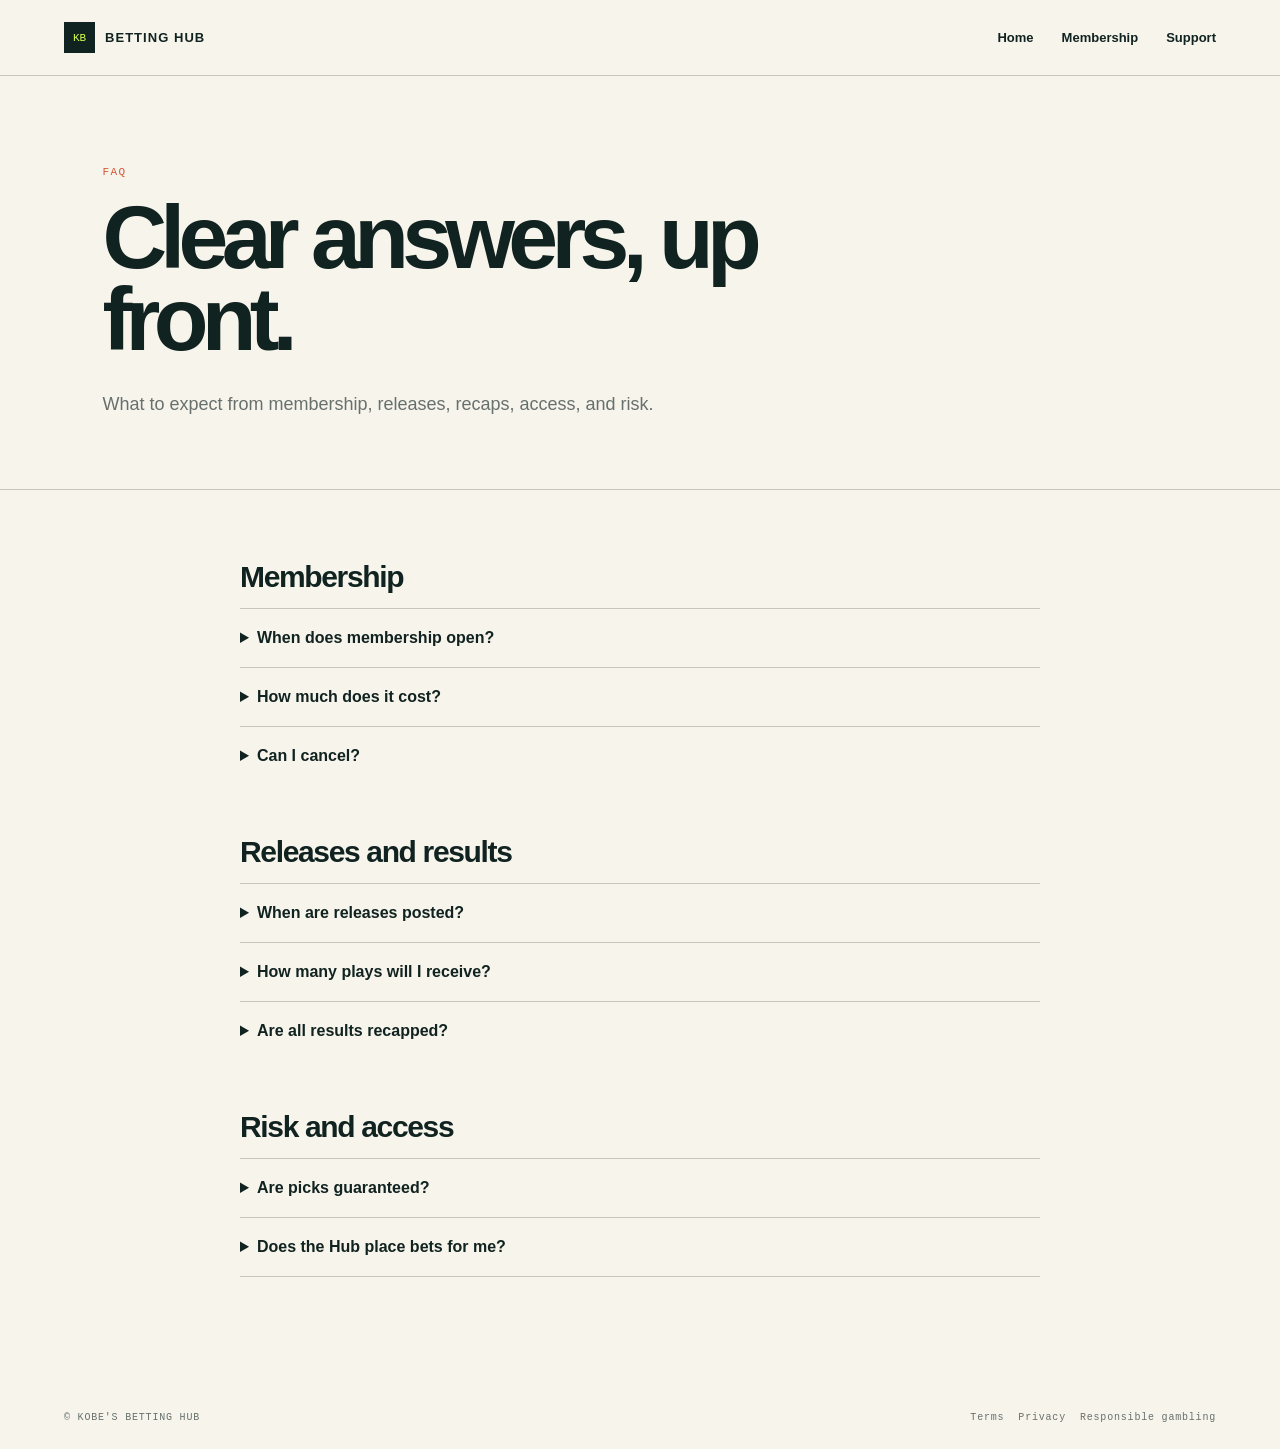
==== faq.html @ fc639cb4 "Launch Kobe betting hub website" ====
<!doctype html><html lang="en"><head><meta charset="UTF-8"><meta name="viewport" content="width=device-width,initial-scale=1"><meta name="description" content="Membership, releases, results, access, and responsible gambling FAQs."><title>FAQ | Kobe's Betting Hub</title><link rel="stylesheet" href="styles.css"></head><body><header class="site-header"><a class="brand" href="index.html"><span class="brand-mark">KB</span> BETTING HUB</a><nav><a href="index.html">Home</a><a href="membership.html">Membership</a><a href="support.html">Support</a></nav></header><main><section class="page-hero"><p class="eyebrow">FAQ</p><h1>Clear answers, up front.</h1><p>What to expect from membership, releases, recaps, access, and risk.</p></section><article class="content faq-list"><h2>Membership</h2><details><summary>When does membership open?</summary><p>A launch date has not been announced. Full pricing and terms will be shown before checkout opens.</p></details><details><summary>How much does it cost?</summary><p>Pricing and renewal frequency are still being finalized.</p></details><details><summary>Can I cancel?</summary><p>The cancellation method, effective date, and refund policy will be stated before payment.</p></details><h2>Releases and results</h2><details><summary>When are releases posted?</summary><p>Timing varies by slate and market. Each post will include its timing and bet details.</p></details><details><summary>How many plays will I receive?</summary><p>There is no guaranteed daily number. The goal is qualified releases, not filling a quota.</p></details><details><summary>Are all results recapped?</summary><p>The standard is to include every official posted play, including wins, losses, and pushes.</p></details><h2>Risk and access</h2><details><summary>Are picks guaranteed?</summary><p>No. No pick or system guarantees profit. Sports betting involves real financial risk.</p></details><details><summary>Does the Hub place bets for me?</summary><p>No. It provides information and community access and never needs your sportsbook password.</p></details></article></main><footer><span>© KOBE'S BETTING HUB</span><span class="footer-nav"><a href="terms.html">Terms</a><a href="privacy.html">Privacy</a><a href="responsible-gambling.html">Responsible gambling</a></span></footer></body></html>
---- styles.css ----
:root { --ink:#112320; --paper:#f7f4ec; --lime:#d9ff48; --rust:#d55432; --line:#c8c5bb; --muted:#67706c; }
* { box-sizing:border-box; }
html { scroll-behavior:smooth; }
body { margin:0; color:var(--ink); background:var(--paper); font-family:Manrope,Arial,sans-serif; }
.site-header { height:76px; padding:0 clamp(20px,5vw,78px); display:flex; align-items:center; justify-content:space-between; border-bottom:1px solid var(--line); }
.brand { color:var(--ink); text-decoration:none; font-size:13px; font-weight:800; letter-spacing:.08em; display:flex; align-items:center; gap:10px; }
.brand-mark { display:grid; place-items:center; width:31px; height:31px; background:var(--ink); color:var(--lime); font:500 11px 'DM Mono',monospace; letter-spacing:0; }
nav { display:flex; gap:28px; } nav a,.text-link { color:var(--ink); font-size:13px; font-weight:700; text-decoration:none; } nav a:hover,.text-link:hover { color:var(--rust); }
.button { background:var(--ink); color:var(--paper); text-decoration:none; border:0; cursor:pointer; padding:15px 20px; display:inline-flex; gap:28px; align-items:center; font:800 12px Manrope,sans-serif; letter-spacing:.04em; text-transform:uppercase; }.button:hover{background:var(--rust)}.button-small{padding:11px 15px;font-size:10px}
.hero { min-height:610px; padding:clamp(60px,10vw,145px) clamp(20px,8vw,130px) 70px; display:grid; grid-template-columns:1.1fr .9fr; gap:70px; align-items:center; }.eyebrow{font:500 11px 'DM Mono',monospace;letter-spacing:.13em;color:var(--rust);margin:0 0 18px}.hero h1,.section h2,.join-panel h2{font-size:clamp(48px,7.2vw,102px);letter-spacing:-.075em;line-height:.9;margin:0;max-width:720px}.hero h1 em{font-family:Georgia,serif;font-weight:400}.hero-text{font-size:18px;line-height:1.65;max-width:490px;margin:32px 0}.hero-actions{display:flex;align-items:center;gap:25px}.microcopy{color:var(--muted);font-size:11px;margin-top:25px}
.hero-card{background:var(--ink);color:var(--paper);box-shadow:12px 12px 0 var(--lime);max-width:430px;justify-self:end}.card-bar{padding:16px 18px;border-bottom:1px solid #47605b;color:#c1d2cb;font:500 10px 'DM Mono',monospace;letter-spacing:.1em}.status-dot{display:inline-block;width:8px;height:8px;border-radius:50%;background:var(--lime);margin-right:8px}.time{float:right;color:#99aaa4}.sample-pick{padding:33px 30px 25px}.pick-label{font:500 10px 'DM Mono',monospace;letter-spacing:.1em;color:var(--lime)}.pick-title{font-size:26px;font-weight:800;margin:15px 0}.pick-meta{display:flex;justify-content:space-between;padding:12px 0;border-top:1px solid #47605b;border-bottom:1px solid #47605b;font:500 12px 'DM Mono',monospace}.pick-note{font-size:13px;line-height:1.7;color:#c1d2cb;margin:22px 0 0}.card-footer{margin:0;padding:15px 18px;background:#1e3632;color:#c1d2cb;font-size:11px}
.proof-band{background:var(--lime);display:grid;grid-template-columns:repeat(3,1fr);padding:23px clamp(20px,8vw,130px);gap:20px}.proof-band div{display:flex;gap:12px;align-items:baseline}.proof-band strong{font:800 15px 'DM Mono',monospace}.proof-band span{font-size:12px}
.section{padding:115px clamp(20px,8vw,130px);border-bottom:1px solid var(--line)}.section h2{font-size:clamp(35px,5vw,65px);max-width:700px}.steps{display:grid;grid-template-columns:repeat(3,1fr);gap:25px;margin-top:70px}.steps article{border-top:2px solid var(--ink);padding:17px 0}.steps span{font:500 12px 'DM Mono',monospace;color:var(--rust)}h3{font-size:20px;letter-spacing:-.04em;margin:23px 0 8px}.steps p,.feature-list p,.join-panel p,.faq p{font-size:14px;line-height:1.7;color:var(--muted);margin:0}.split{display:grid;grid-template-columns:1fr 1fr;gap:80px}.feature-list{list-style:none;padding:0;margin:0}.feature-list li{display:flex;gap:20px;padding:0 0 28px;margin-bottom:28px;border-bottom:1px solid var(--line)}.feature-list span{font:500 19px 'DM Mono',monospace;color:var(--rust)}.feature-list h3{margin:0 0 8px}
.join-panel{margin:70px clamp(20px,8vw,130px);padding:60px;display:grid;grid-template-columns:1fr 1fr;gap:60px;background:var(--rust);color:var(--paper)}.join-panel .eyebrow{color:var(--lime)}.join-panel h2{font-size:clamp(42px,5vw,65px)}.join-panel p{color:#ffe5da;max-width:460px;margin-top:20px}.interest-form{align-self:center}.interest-form label{display:block;font-size:13px;font-weight:700;margin-bottom:10px}.interest-form div{display:flex}.interest-form input{min-width:0;flex:1;padding:15px;border:0;font:14px Manrope,sans-serif}.interest-form button{border:0;background:var(--lime);color:var(--ink);padding:0 16px;font:800 11px Manrope,sans-serif;text-transform:uppercase;cursor:pointer}.interest-form #form-message{color:var(--lime);font-size:12px;margin-top:12px;min-height:18px}
.faq{padding-top:45px}.faq h2{margin-bottom:42px}.faq details{max-width:760px;border-top:1px solid var(--line);padding:20px 0}.faq details:last-child{border-bottom:1px solid var(--line)}summary{cursor:pointer;font-size:16px;font-weight:800}.faq details p{margin-top:15px}footer{display:flex;justify-content:space-between;padding:25px clamp(20px,5vw,78px);font:500 10px 'DM Mono',monospace;letter-spacing:.08em;color:var(--muted)}
.footer-nav{display:flex;gap:14px;flex-wrap:wrap}.footer-nav a{color:var(--muted)}
.membership-hero{padding:90px clamp(20px,8vw,130px) 70px;display:grid;grid-template-columns:1fr .55fr;gap:70px;align-items:end}.membership-hero h1{font-size:clamp(50px,7vw,94px);letter-spacing:-.075em;line-height:.9;margin:0}.membership-hero>div>p:last-child{color:var(--muted);line-height:1.7;max-width:580px;margin:30px 0 0}.launch-status{background:var(--ink);color:var(--paper);padding:28px;box-shadow:10px 10px 0 var(--lime);font:500 11px 'DM Mono',monospace}.launch-status p{color:#c1d2cb;line-height:1.6;margin:14px 0 0}.membership-layout{padding:70px clamp(20px,8vw,130px);background:#eeebe1;display:grid;grid-template-columns:1fr 1fr;gap:35px}.membership-plan,.checkout-preview{background:var(--paper);border:1px solid var(--ink);padding:42px}.plan-badge{font:500 10px 'DM Mono',monospace;letter-spacing:.1em;color:var(--rust)}.membership-plan h2,.checkout-preview h2{font-size:34px;letter-spacing:-.05em;margin:14px 0 25px}.membership-price{display:flex;flex-direction:column;gap:5px;padding-bottom:22px;border-bottom:1px solid var(--line)}.membership-price strong{font-size:25px}.membership-price span{font-size:11px;color:var(--muted)}.membership-plan ul{list-style:none;padding:12px 0 0;margin:0;display:grid;gap:15px;font-size:13px}.membership-plan li:before{content:'✓';color:var(--rust);font-weight:800;margin-right:10px}.checkout-preview{box-shadow:10px 10px 0 var(--ink)}.order-row{display:flex;justify-content:space-between;background:#eeebe1;padding:16px;margin-bottom:24px;font-size:13px}.checkout-preview>label:not(.consent){display:block;font-size:12px;font-weight:800;margin-bottom:8px}.checkout-preview>input{width:100%;padding:14px;border:1px solid var(--line);font:14px Manrope,sans-serif}.consent{display:flex;gap:10px;align-items:flex-start;color:var(--muted);font-size:11px;line-height:1.55;margin:18px 0}.consent input{margin-top:3px}.disabled-checkout{width:100%;justify-content:center;opacity:.6;cursor:not-allowed}.preview-message{font-size:10px;color:var(--muted);text-align:center;min-height:15px}.state-section h2{margin-bottom:50px}.state-grid{display:grid;grid-template-columns:repeat(3,1fr);gap:25px}.state-grid article{border-top:2px solid var(--ink);padding-top:18px}.state-grid strong{font:500 11px 'DM Mono',monospace;color:var(--rust)}.state-grid p{font-size:13px;color:var(--muted);line-height:1.65}
@media (max-width:760px){.site-header{height:65px}nav{display:none}.hero,.split,.join-panel,.membership-hero,.membership-layout{grid-template-columns:1fr;gap:42px}.hero{min-height:auto;padding-top:80px}.hero-card{justify-self:start;width:calc(100% - 12px)}.proof-band,.steps,.state-grid{grid-template-columns:1fr}.proof-band{gap:12px}.section{padding-top:75px;padding-bottom:75px}.steps{margin-top:45px}.join-panel{margin-top:35px;margin-bottom:35px;padding:35px 25px}.join-panel .interest-form{margin-top:0}.membership-hero{padding-top:70px}.membership-layout{padding-top:50px;padding-bottom:50px}.membership-plan,.checkout-preview{padding:30px 24px}footer{gap:15px;flex-direction:column}.hero-actions{align-items:flex-start;flex-direction:column}}
.footer-nav{display:flex;flex-wrap:wrap;justify-content:center;gap:14px}.footer-nav a{color:var(--muted);text-decoration:none}.footer-nav a:hover{color:var(--rust)}
.page-hero{padding:90px clamp(20px,8vw,130px) 70px;border-bottom:1px solid var(--line)}.page-hero h1{font-size:clamp(48px,7vw,92px);letter-spacing:-.075em;line-height:.92;margin:0;max-width:850px}.page-hero>p:last-child{font-size:18px;line-height:1.7;color:var(--muted);max-width:720px;margin:28px 0 0}.content{max-width:850px;margin:auto;padding:70px 25px 110px}.content h2{font-size:30px;letter-spacing:-.045em;margin:50px 0 14px}.content h2:first-child{margin-top:0}.content p,.content li{font-size:14px;line-height:1.75;color:var(--muted)}.content li+li{margin-top:8px}.notice{background:var(--ink);color:var(--paper);border-left:5px solid var(--lime);padding:24px;margin-bottom:42px}.notice strong{display:block;margin-bottom:7px}.notice p{color:#c1d2cb;margin:0}.cards{display:grid;grid-template-columns:1fr 1fr;gap:24px}.info-card{border:1px solid var(--line);padding:28px}.info-card h2{margin:0 0 12px}.faq-list details{border-top:1px solid var(--line);padding:20px 0}.faq-list details:last-child{border-bottom:1px solid var(--line)}.faq-list details p{margin-top:14px}.legal-meta{font:500 10px 'DM Mono',monospace!important;letter-spacing:.08em;color:var(--rust)!important}@media(max-width:760px){.cards{grid-template-columns:1fr}.page-hero{padding-top:65px}.footer-nav{justify-content:flex-start}}
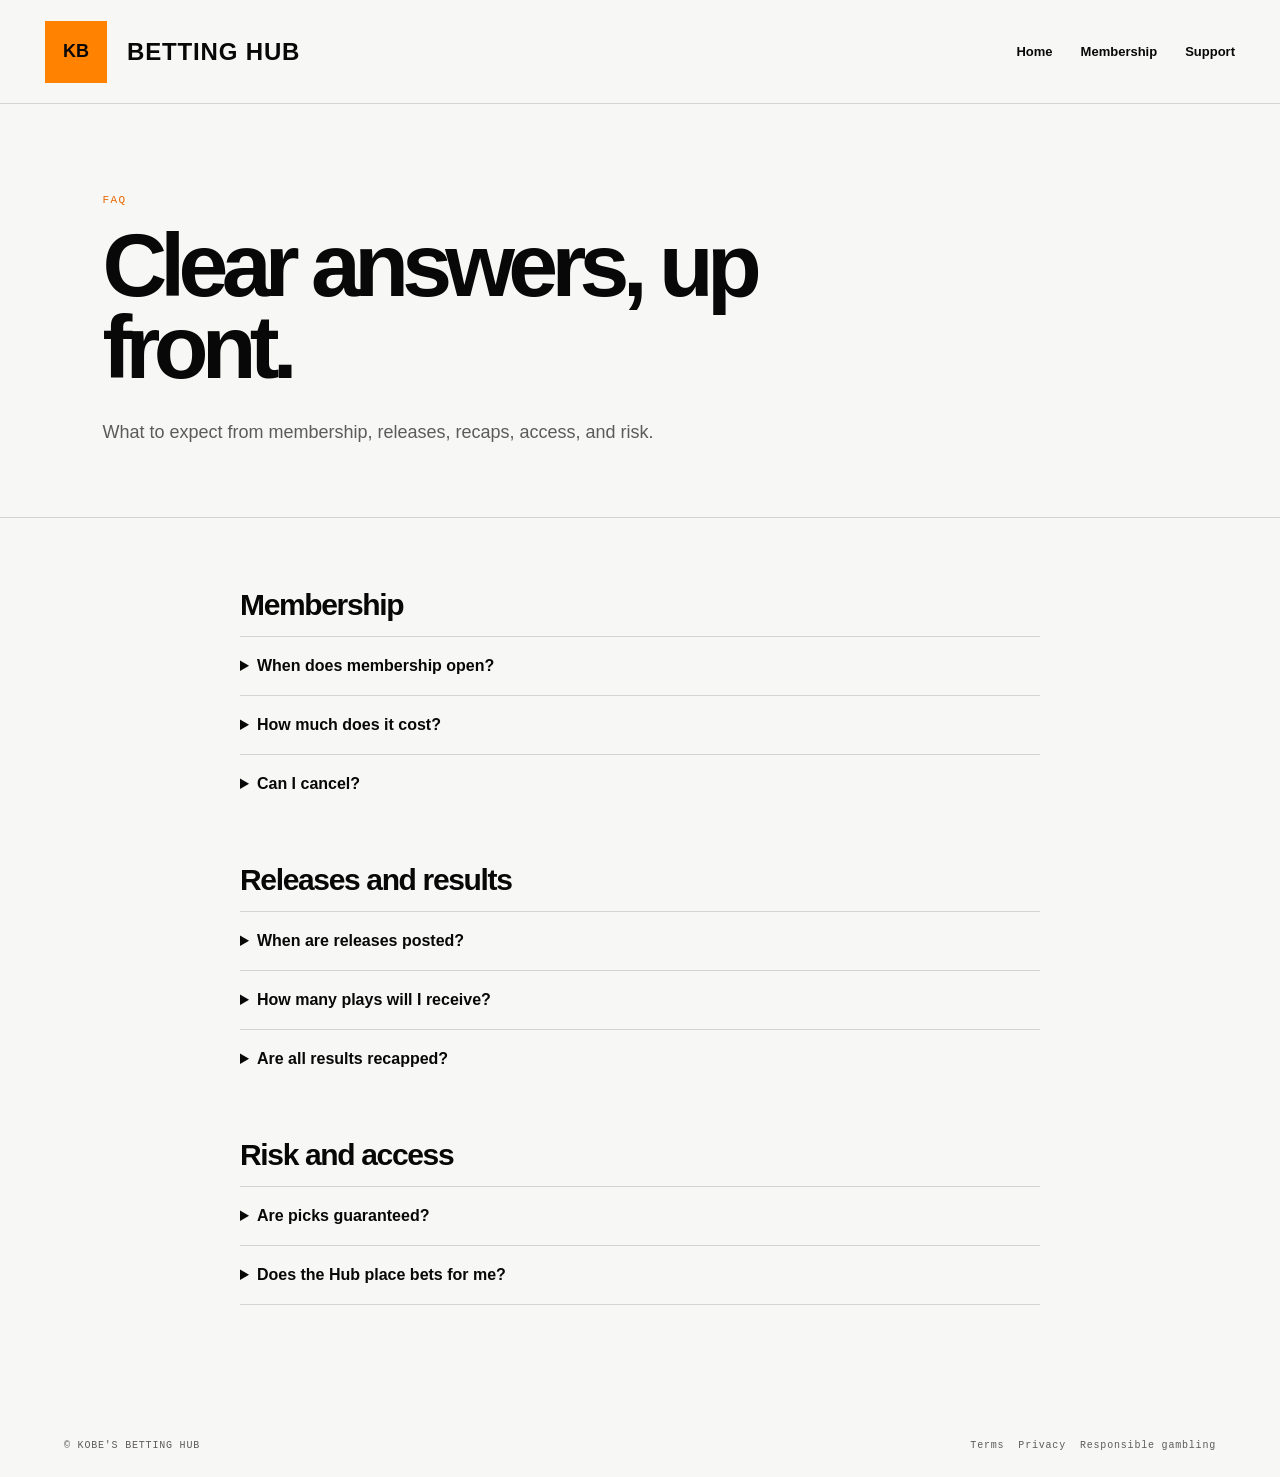
==== commit 53690107: "Set membership price to 32.99 monthly" ====
--- a/faq.html
+++ b/faq.html
@@ -1 +1 @@
-<!doctype html><html lang="en"><head><meta charset="UTF-8"><meta name="viewport" content="width=device-width,initial-scale=1"><meta name="description" content="Membership, releases, results, access, and responsible gambling FAQs."><title>FAQ | Kobe's Betting Hub</title><link rel="stylesheet" href="styles.css"></head><body><header class="site-header"><a class="brand" href="index.html"><span class="brand-mark">KB</span> BETTING HUB</a><nav><a href="index.html">Home</a><a href="membership.html">Membership</a><a href="support.html">Support</a></nav></header><main><section class="page-hero"><p class="eyebrow">FAQ</p><h1>Clear answers, up front.</h1><p>What to expect from membership, releases, recaps, access, and risk.</p></section><article class="content faq-list"><h2>Membership</h2><details><summary>When does membership open?</summary><p>A launch date has not been announced. Full pricing and terms will be shown before checkout opens.</p></details><details><summary>How much does it cost?</summary><p>Pricing and renewal frequency are still being finalized.</p></details><details><summary>Can I cancel?</summary><p>The cancellation method, effective date, and refund policy will be stated before payment.</p></details><h2>Releases and results</h2><details><summary>When are releases posted?</summary><p>Timing varies by slate and market. Each post will include its timing and bet details.</p></details><details><summary>How many plays will I receive?</summary><p>There is no guaranteed daily number. The goal is qualified releases, not filling a quota.</p></details><details><summary>Are all results recapped?</summary><p>The standard is to include every official posted play, including wins, losses, and pushes.</p></details><h2>Risk and access</h2><details><summary>Are picks guaranteed?</summary><p>No. No pick or system guarantees profit. Sports betting involves real financial risk.</p></details><details><summary>Does the Hub place bets for me?</summary><p>No. It provides information and community access and never needs your sportsbook password.</p></details></article></main><footer><span>© KOBE'S BETTING HUB</span><span class="footer-nav"><a href="terms.html">Terms</a><a href="privacy.html">Privacy</a><a href="responsible-gambling.html">Responsible gambling</a></span></footer></body></html>
+<!doctype html><html lang="en"><head><meta charset="UTF-8"><meta name="viewport" content="width=device-width,initial-scale=1"><meta name="description" content="Membership, releases, results, access, and responsible gambling FAQs."><title>FAQ | Kobe's Betting Hub</title><link rel="stylesheet" href="styles.css?v=7"></head><body><header class="site-header"><a class="brand" href="index.html"><span class="brand-mark">KB</span> BETTING HUB</a><nav><a href="index.html">Home</a><a href="membership.html">Membership</a><a href="support.html">Support</a></nav></header><main><section class="page-hero"><p class="eyebrow">FAQ</p><h1>Clear answers, up front.</h1><p>What to expect from membership, releases, recaps, access, and risk.</p></section><article class="content faq-list"><h2>Membership</h2><details><summary>When does membership open?</summary><p>A launch date has not been announced. Complete billing and access terms will be shown before checkout opens.</p></details><details><summary>How much does it cost?</summary><p>Membership is $32.99 per month and renews monthly until canceled.</p></details><details><summary>Can I cancel?</summary><p>The cancellation method, effective date, and refund policy will be stated before payment.</p></details><h2>Releases and results</h2><details><summary>When are releases posted?</summary><p>Timing varies by slate and market. Each post will include its timing and bet details.</p></details><details><summary>How many plays will I receive?</summary><p>There is no guaranteed daily number. The goal is qualified releases, not filling a quota.</p></details><details><summary>Are all results recapped?</summary><p>The standard is to include every official posted play, including wins, losses, and pushes.</p></details><h2>Risk and access</h2><details><summary>Are picks guaranteed?</summary><p>No. No pick or system guarantees profit. Sports betting involves real financial risk.</p></details><details><summary>Does the Hub place bets for me?</summary><p>No. It provides information and community access and never needs your sportsbook password.</p></details></article></main><footer><span>© KOBE'S BETTING HUB</span><span class="footer-nav"><a href="terms.html">Terms</a><a href="privacy.html">Privacy</a><a href="responsible-gambling.html">Responsible gambling</a></span></footer></body></html>
--- a/styles.css
+++ b/styles.css
@@ -1,20 +1,22 @@
-:root { --ink:#112320; --paper:#f7f4ec; --lime:#d9ff48; --rust:#d55432; --line:#c8c5bb; --muted:#67706c; }
+:root { --ink:#080808; --paper:#f7f7f5; --lime:#ff8200; --rust:#e96500; --line:#d6d3ce; --muted:#5c5b58; }
 * { box-sizing:border-box; }
 html { scroll-behavior:smooth; }
 body { margin:0; color:var(--ink); background:var(--paper); font-family:Manrope,Arial,sans-serif; }
-.site-header { height:76px; padding:0 clamp(20px,5vw,78px); display:flex; align-items:center; justify-content:space-between; border-bottom:1px solid var(--line); }
-.brand { color:var(--ink); text-decoration:none; font-size:13px; font-weight:800; letter-spacing:.08em; display:flex; align-items:center; gap:10px; }
-.brand-mark { display:grid; place-items:center; width:31px; height:31px; background:var(--ink); color:var(--lime); font:500 11px 'DM Mono',monospace; letter-spacing:0; }
+.site-header { height:104px; padding:0 clamp(20px,4vw,45px); display:flex; align-items:center; justify-content:space-between; border-bottom:1px solid var(--line); }
+.brand { color:var(--ink); text-decoration:none; font-size:24px; font-weight:800; letter-spacing:.035em; display:flex; align-items:center; gap:20px; white-space:nowrap; }
+.brand-mark { display:grid; place-items:center; width:62px; height:62px; background:var(--lime); color:var(--ink); font:800 18px Manrope,Arial,sans-serif; letter-spacing:0; flex:0 0 62px; }
 nav { display:flex; gap:28px; } nav a,.text-link { color:var(--ink); font-size:13px; font-weight:700; text-decoration:none; } nav a:hover,.text-link:hover { color:var(--rust); }
 .button { background:var(--ink); color:var(--paper); text-decoration:none; border:0; cursor:pointer; padding:15px 20px; display:inline-flex; gap:28px; align-items:center; font:800 12px Manrope,sans-serif; letter-spacing:.04em; text-transform:uppercase; }.button:hover{background:var(--rust)}.button-small{padding:11px 15px;font-size:10px}
 .hero { min-height:610px; padding:clamp(60px,10vw,145px) clamp(20px,8vw,130px) 70px; display:grid; grid-template-columns:1.1fr .9fr; gap:70px; align-items:center; }.eyebrow{font:500 11px 'DM Mono',monospace;letter-spacing:.13em;color:var(--rust);margin:0 0 18px}.hero h1,.section h2,.join-panel h2{font-size:clamp(48px,7.2vw,102px);letter-spacing:-.075em;line-height:.9;margin:0;max-width:720px}.hero h1 em{font-family:Georgia,serif;font-weight:400}.hero-text{font-size:18px;line-height:1.65;max-width:490px;margin:32px 0}.hero-actions{display:flex;align-items:center;gap:25px}.microcopy{color:var(--muted);font-size:11px;margin-top:25px}
-.hero-card{background:var(--ink);color:var(--paper);box-shadow:12px 12px 0 var(--lime);max-width:430px;justify-self:end}.card-bar{padding:16px 18px;border-bottom:1px solid #47605b;color:#c1d2cb;font:500 10px 'DM Mono',monospace;letter-spacing:.1em}.status-dot{display:inline-block;width:8px;height:8px;border-radius:50%;background:var(--lime);margin-right:8px}.time{float:right;color:#99aaa4}.sample-pick{padding:33px 30px 25px}.pick-label{font:500 10px 'DM Mono',monospace;letter-spacing:.1em;color:var(--lime)}.pick-title{font-size:26px;font-weight:800;margin:15px 0}.pick-meta{display:flex;justify-content:space-between;padding:12px 0;border-top:1px solid #47605b;border-bottom:1px solid #47605b;font:500 12px 'DM Mono',monospace}.pick-note{font-size:13px;line-height:1.7;color:#c1d2cb;margin:22px 0 0}.card-footer{margin:0;padding:15px 18px;background:#1e3632;color:#c1d2cb;font-size:11px}
+.hero-card{background:var(--ink);color:var(--paper);box-shadow:12px 12px 0 var(--lime);max-width:430px;justify-self:end}.card-bar{padding:16px 18px;border-bottom:1px solid #333333;color:#d8d8d8;font:500 10px 'DM Mono',monospace;letter-spacing:.1em}.status-dot{display:inline-block;width:8px;height:8px;border-radius:50%;background:var(--lime);margin-right:8px}.time{float:right;color:#aaaaaa}.sample-pick{padding:33px 30px 25px}.pick-label{font:500 10px 'DM Mono',monospace;letter-spacing:.1em;color:var(--lime)}.pick-title{font-size:26px;font-weight:800;margin:15px 0}.pick-meta{display:flex;justify-content:space-between;padding:12px 0;border-top:1px solid #333333;border-bottom:1px solid #333333;font:500 12px 'DM Mono',monospace}.pick-note{font-size:13px;line-height:1.7;color:#d8d8d8;margin:22px 0 0}.card-footer{margin:0;padding:15px 18px;background:#111111;color:#d8d8d8;font-size:11px}
 .proof-band{background:var(--lime);display:grid;grid-template-columns:repeat(3,1fr);padding:23px clamp(20px,8vw,130px);gap:20px}.proof-band div{display:flex;gap:12px;align-items:baseline}.proof-band strong{font:800 15px 'DM Mono',monospace}.proof-band span{font-size:12px}
 .section{padding:115px clamp(20px,8vw,130px);border-bottom:1px solid var(--line)}.section h2{font-size:clamp(35px,5vw,65px);max-width:700px}.steps{display:grid;grid-template-columns:repeat(3,1fr);gap:25px;margin-top:70px}.steps article{border-top:2px solid var(--ink);padding:17px 0}.steps span{font:500 12px 'DM Mono',monospace;color:var(--rust)}h3{font-size:20px;letter-spacing:-.04em;margin:23px 0 8px}.steps p,.feature-list p,.join-panel p,.faq p{font-size:14px;line-height:1.7;color:var(--muted);margin:0}.split{display:grid;grid-template-columns:1fr 1fr;gap:80px}.feature-list{list-style:none;padding:0;margin:0}.feature-list li{display:flex;gap:20px;padding:0 0 28px;margin-bottom:28px;border-bottom:1px solid var(--line)}.feature-list span{font:500 19px 'DM Mono',monospace;color:var(--rust)}.feature-list h3{margin:0 0 8px}
-.join-panel{margin:70px clamp(20px,8vw,130px);padding:60px;display:grid;grid-template-columns:1fr 1fr;gap:60px;background:var(--rust);color:var(--paper)}.join-panel .eyebrow{color:var(--lime)}.join-panel h2{font-size:clamp(42px,5vw,65px)}.join-panel p{color:#ffe5da;max-width:460px;margin-top:20px}.interest-form{align-self:center}.interest-form label{display:block;font-size:13px;font-weight:700;margin-bottom:10px}.interest-form div{display:flex}.interest-form input{min-width:0;flex:1;padding:15px;border:0;font:14px Manrope,sans-serif}.interest-form button{border:0;background:var(--lime);color:var(--ink);padding:0 16px;font:800 11px Manrope,sans-serif;text-transform:uppercase;cursor:pointer}.interest-form #form-message{color:var(--lime);font-size:12px;margin-top:12px;min-height:18px}
+.join-panel{margin:70px clamp(20px,8vw,130px);padding:60px;display:grid;grid-template-columns:1fr 1fr;gap:60px;background:var(--rust);color:var(--paper)}.join-panel .eyebrow{color:var(--lime)}.join-panel h2{font-size:clamp(42px,5vw,65px)}.join-panel p{color:#fff0df;max-width:460px;margin-top:20px}.interest-form{align-self:center}.interest-form label{display:block;font-size:13px;font-weight:700;margin-bottom:10px}.interest-form div{display:flex}.interest-form input{min-width:0;flex:1;padding:15px;border:0;font:14px Manrope,sans-serif}.interest-form button{border:0;background:var(--lime);color:var(--ink);padding:0 16px;font:800 11px Manrope,sans-serif;text-transform:uppercase;cursor:pointer}.interest-form #form-message{color:var(--lime);font-size:12px;margin-top:12px;min-height:18px}
 .faq{padding-top:45px}.faq h2{margin-bottom:42px}.faq details{max-width:760px;border-top:1px solid var(--line);padding:20px 0}.faq details:last-child{border-bottom:1px solid var(--line)}summary{cursor:pointer;font-size:16px;font-weight:800}.faq details p{margin-top:15px}footer{display:flex;justify-content:space-between;padding:25px clamp(20px,5vw,78px);font:500 10px 'DM Mono',monospace;letter-spacing:.08em;color:var(--muted)}
 .footer-nav{display:flex;gap:14px;flex-wrap:wrap}.footer-nav a{color:var(--muted)}
-.membership-hero{padding:90px clamp(20px,8vw,130px) 70px;display:grid;grid-template-columns:1fr .55fr;gap:70px;align-items:end}.membership-hero h1{font-size:clamp(50px,7vw,94px);letter-spacing:-.075em;line-height:.9;margin:0}.membership-hero>div>p:last-child{color:var(--muted);line-height:1.7;max-width:580px;margin:30px 0 0}.launch-status{background:var(--ink);color:var(--paper);padding:28px;box-shadow:10px 10px 0 var(--lime);font:500 11px 'DM Mono',monospace}.launch-status p{color:#c1d2cb;line-height:1.6;margin:14px 0 0}.membership-layout{padding:70px clamp(20px,8vw,130px);background:#eeebe1;display:grid;grid-template-columns:1fr 1fr;gap:35px}.membership-plan,.checkout-preview{background:var(--paper);border:1px solid var(--ink);padding:42px}.plan-badge{font:500 10px 'DM Mono',monospace;letter-spacing:.1em;color:var(--rust)}.membership-plan h2,.checkout-preview h2{font-size:34px;letter-spacing:-.05em;margin:14px 0 25px}.membership-price{display:flex;flex-direction:column;gap:5px;padding-bottom:22px;border-bottom:1px solid var(--line)}.membership-price strong{font-size:25px}.membership-price span{font-size:11px;color:var(--muted)}.membership-plan ul{list-style:none;padding:12px 0 0;margin:0;display:grid;gap:15px;font-size:13px}.membership-plan li:before{content:'✓';color:var(--rust);font-weight:800;margin-right:10px}.checkout-preview{box-shadow:10px 10px 0 var(--ink)}.order-row{display:flex;justify-content:space-between;background:#eeebe1;padding:16px;margin-bottom:24px;font-size:13px}.checkout-preview>label:not(.consent){display:block;font-size:12px;font-weight:800;margin-bottom:8px}.checkout-preview>input{width:100%;padding:14px;border:1px solid var(--line);font:14px Manrope,sans-serif}.consent{display:flex;gap:10px;align-items:flex-start;color:var(--muted);font-size:11px;line-height:1.55;margin:18px 0}.consent input{margin-top:3px}.disabled-checkout{width:100%;justify-content:center;opacity:.6;cursor:not-allowed}.preview-message{font-size:10px;color:var(--muted);text-align:center;min-height:15px}.state-section h2{margin-bottom:50px}.state-grid{display:grid;grid-template-columns:repeat(3,1fr);gap:25px}.state-grid article{border-top:2px solid var(--ink);padding-top:18px}.state-grid strong{font:500 11px 'DM Mono',monospace;color:var(--rust)}.state-grid p{font-size:13px;color:var(--muted);line-height:1.65}
+.membership-hero{padding:90px clamp(20px,8vw,130px) 70px;display:grid;grid-template-columns:1fr .55fr;gap:70px;align-items:end}.membership-hero h1{font-size:clamp(50px,7vw,94px);letter-spacing:-.075em;line-height:.9;margin:0}.membership-hero>div>p:last-child{color:var(--muted);line-height:1.7;max-width:580px;margin:30px 0 0}.launch-status{background:var(--ink);color:var(--paper);padding:28px;box-shadow:10px 10px 0 var(--lime);font:500 11px 'DM Mono',monospace}.launch-status p{color:#d8d8d8;line-height:1.6;margin:14px 0 0}.membership-layout{padding:70px clamp(20px,8vw,130px);background:#eeeae4;display:grid;grid-template-columns:1fr 1fr;gap:35px}.membership-plan,.checkout-preview{background:var(--paper);border:1px solid var(--ink);padding:42px}.plan-badge{font:500 10px 'DM Mono',monospace;letter-spacing:.1em;color:var(--rust)}.membership-plan h2,.checkout-preview h2{font-size:34px;letter-spacing:-.05em;margin:14px 0 25px}.membership-price{display:flex;flex-direction:column;gap:5px;padding-bottom:22px;border-bottom:1px solid var(--line)}.membership-price strong{font-size:25px}.membership-price span{font-size:11px;color:var(--muted)}.membership-plan ul{list-style:none;padding:12px 0 0;margin:0;display:grid;gap:15px;font-size:13px}.membership-plan li:before{content:'✓';color:var(--rust);font-weight:800;margin-right:10px}.checkout-preview{box-shadow:10px 10px 0 var(--ink)}.order-row{display:flex;justify-content:space-between;background:#eeeae4;padding:16px;margin-bottom:24px;font-size:13px}.checkout-preview>label:not(.consent){display:block;font-size:12px;font-weight:800;margin-bottom:8px}.checkout-preview>input{width:100%;padding:14px;border:1px solid var(--line);font:14px Manrope,sans-serif}.consent{display:flex;gap:10px;align-items:flex-start;color:var(--muted);font-size:11px;line-height:1.55;margin:18px 0}.consent input{margin-top:3px}.disabled-checkout{width:100%;justify-content:center;opacity:.6;cursor:not-allowed}.preview-message{font-size:10px;color:var(--muted);text-align:center;min-height:15px}.state-section h2{margin-bottom:50px}.state-grid{display:grid;grid-template-columns:repeat(3,1fr);gap:25px}.state-grid article{border-top:2px solid var(--ink);padding-top:18px}.state-grid strong{font:500 11px 'DM Mono',monospace;color:var(--rust)}.state-grid p{font-size:13px;color:var(--muted);line-height:1.65}
 @media (max-width:760px){.site-header{height:65px}nav{display:none}.hero,.split,.join-panel,.membership-hero,.membership-layout{grid-template-columns:1fr;gap:42px}.hero{min-height:auto;padding-top:80px}.hero-card{justify-self:start;width:calc(100% - 12px)}.proof-band,.steps,.state-grid{grid-template-columns:1fr}.proof-band{gap:12px}.section{padding-top:75px;padding-bottom:75px}.steps{margin-top:45px}.join-panel{margin-top:35px;margin-bottom:35px;padding:35px 25px}.join-panel .interest-form{margin-top:0}.membership-hero{padding-top:70px}.membership-layout{padding-top:50px;padding-bottom:50px}.membership-plan,.checkout-preview{padding:30px 24px}footer{gap:15px;flex-direction:column}.hero-actions{align-items:flex-start;flex-direction:column}}
 .footer-nav{display:flex;flex-wrap:wrap;justify-content:center;gap:14px}.footer-nav a{color:var(--muted);text-decoration:none}.footer-nav a:hover{color:var(--rust)}
-.page-hero{padding:90px clamp(20px,8vw,130px) 70px;border-bottom:1px solid var(--line)}.page-hero h1{font-size:clamp(48px,7vw,92px);letter-spacing:-.075em;line-height:.92;margin:0;max-width:850px}.page-hero>p:last-child{font-size:18px;line-height:1.7;color:var(--muted);max-width:720px;margin:28px 0 0}.content{max-width:850px;margin:auto;padding:70px 25px 110px}.content h2{font-size:30px;letter-spacing:-.045em;margin:50px 0 14px}.content h2:first-child{margin-top:0}.content p,.content li{font-size:14px;line-height:1.75;color:var(--muted)}.content li+li{margin-top:8px}.notice{background:var(--ink);color:var(--paper);border-left:5px solid var(--lime);padding:24px;margin-bottom:42px}.notice strong{display:block;margin-bottom:7px}.notice p{color:#c1d2cb;margin:0}.cards{display:grid;grid-template-columns:1fr 1fr;gap:24px}.info-card{border:1px solid var(--line);padding:28px}.info-card h2{margin:0 0 12px}.faq-list details{border-top:1px solid var(--line);padding:20px 0}.faq-list details:last-child{border-bottom:1px solid var(--line)}.faq-list details p{margin-top:14px}.legal-meta{font:500 10px 'DM Mono',monospace!important;letter-spacing:.08em;color:var(--rust)!important}@media(max-width:760px){.cards{grid-template-columns:1fr}.page-hero{padding-top:65px}.footer-nav{justify-content:flex-start}}
+.page-hero{padding:90px clamp(20px,8vw,130px) 70px;border-bottom:1px solid var(--line)}.page-hero h1{font-size:clamp(48px,7vw,92px);letter-spacing:-.075em;line-height:.92;margin:0;max-width:850px}.page-hero>p:last-child{font-size:18px;line-height:1.7;color:var(--muted);max-width:720px;margin:28px 0 0}.content{max-width:850px;margin:auto;padding:70px 25px 110px}.content h2{font-size:30px;letter-spacing:-.045em;margin:50px 0 14px}.content h2:first-child{margin-top:0}.content p,.content li{font-size:14px;line-height:1.75;color:var(--muted)}.content li+li{margin-top:8px}.notice{background:var(--ink);color:var(--paper);border-left:5px solid var(--lime);padding:24px;margin-bottom:42px}.notice strong{display:block;margin-bottom:7px}.notice p{color:#d8d8d8;margin:0}.cards{display:grid;grid-template-columns:1fr 1fr;gap:24px}.info-card{border:1px solid var(--line);padding:28px}.info-card h2{margin:0 0 12px}.faq-list details{border-top:1px solid var(--line);padding:20px 0}.faq-list details:last-child{border-bottom:1px solid var(--line)}.faq-list details p{margin-top:14px}.legal-meta{font:500 10px 'DM Mono',monospace!important;letter-spacing:.08em;color:var(--rust)!important}@media(max-width:760px){.cards{grid-template-columns:1fr}.page-hero{padding-top:65px}.footer-nav{justify-content:flex-start}}
+.recap-intro{max-width:1100px;margin:auto;padding:55px clamp(20px,5vw,60px) 10px}.recap-rule{display:grid;grid-template-columns:auto 1fr;gap:18px;align-items:center;border:1px solid var(--line);padding:22px}.rule-number{display:grid;place-items:center;width:72px;height:72px;background:var(--lime);color:var(--ink);font:800 21px 'DM Mono',monospace}.recap-rule strong{display:block;font-size:15px;margin-bottom:5px}.recap-rule p{color:var(--muted);font-size:12px;line-height:1.6;margin:0}.recap-grid{max-width:1100px;margin:auto;padding:35px clamp(20px,5vw,60px) 110px;display:grid;grid-template-columns:repeat(2,1fr);gap:24px}.recap-card{border:1px solid var(--ink);background:var(--paper);box-shadow:8px 8px 0 var(--lime);padding:28px}.recap-card-header{display:flex;justify-content:space-between;gap:20px;border-bottom:1px solid var(--line);padding-bottom:18px}.recap-date{font:500 11px 'DM Mono',monospace;color:var(--muted)}.recap-rate{font:800 32px Manrope,sans-serif;color:var(--rust)}.recap-record{font-size:20px;font-weight:800;margin:20px 0 8px}.recap-units{font:500 12px 'DM Mono',monospace;color:var(--muted)}.recap-summary{font-size:13px;line-height:1.7;color:var(--muted);margin:20px 0 0}.recap-empty{grid-column:1/-1;background:var(--ink);color:var(--paper);padding:48px;text-align:center}.recap-empty strong{display:block;font-size:24px;letter-spacing:-.04em}.recap-empty p{max-width:580px;margin:12px auto 0;color:#d8d8d8;font-size:13px;line-height:1.7}@media(max-width:760px){.recap-grid{grid-template-columns:1fr}.recap-rule{grid-template-columns:1fr}.recap-empty{padding:35px 24px}}
+@media(max-width:760px){.site-header{height:68px}.brand{font-size:15px;gap:12px}.brand-mark{width:44px;height:44px;flex-basis:44px;font-size:13px}}
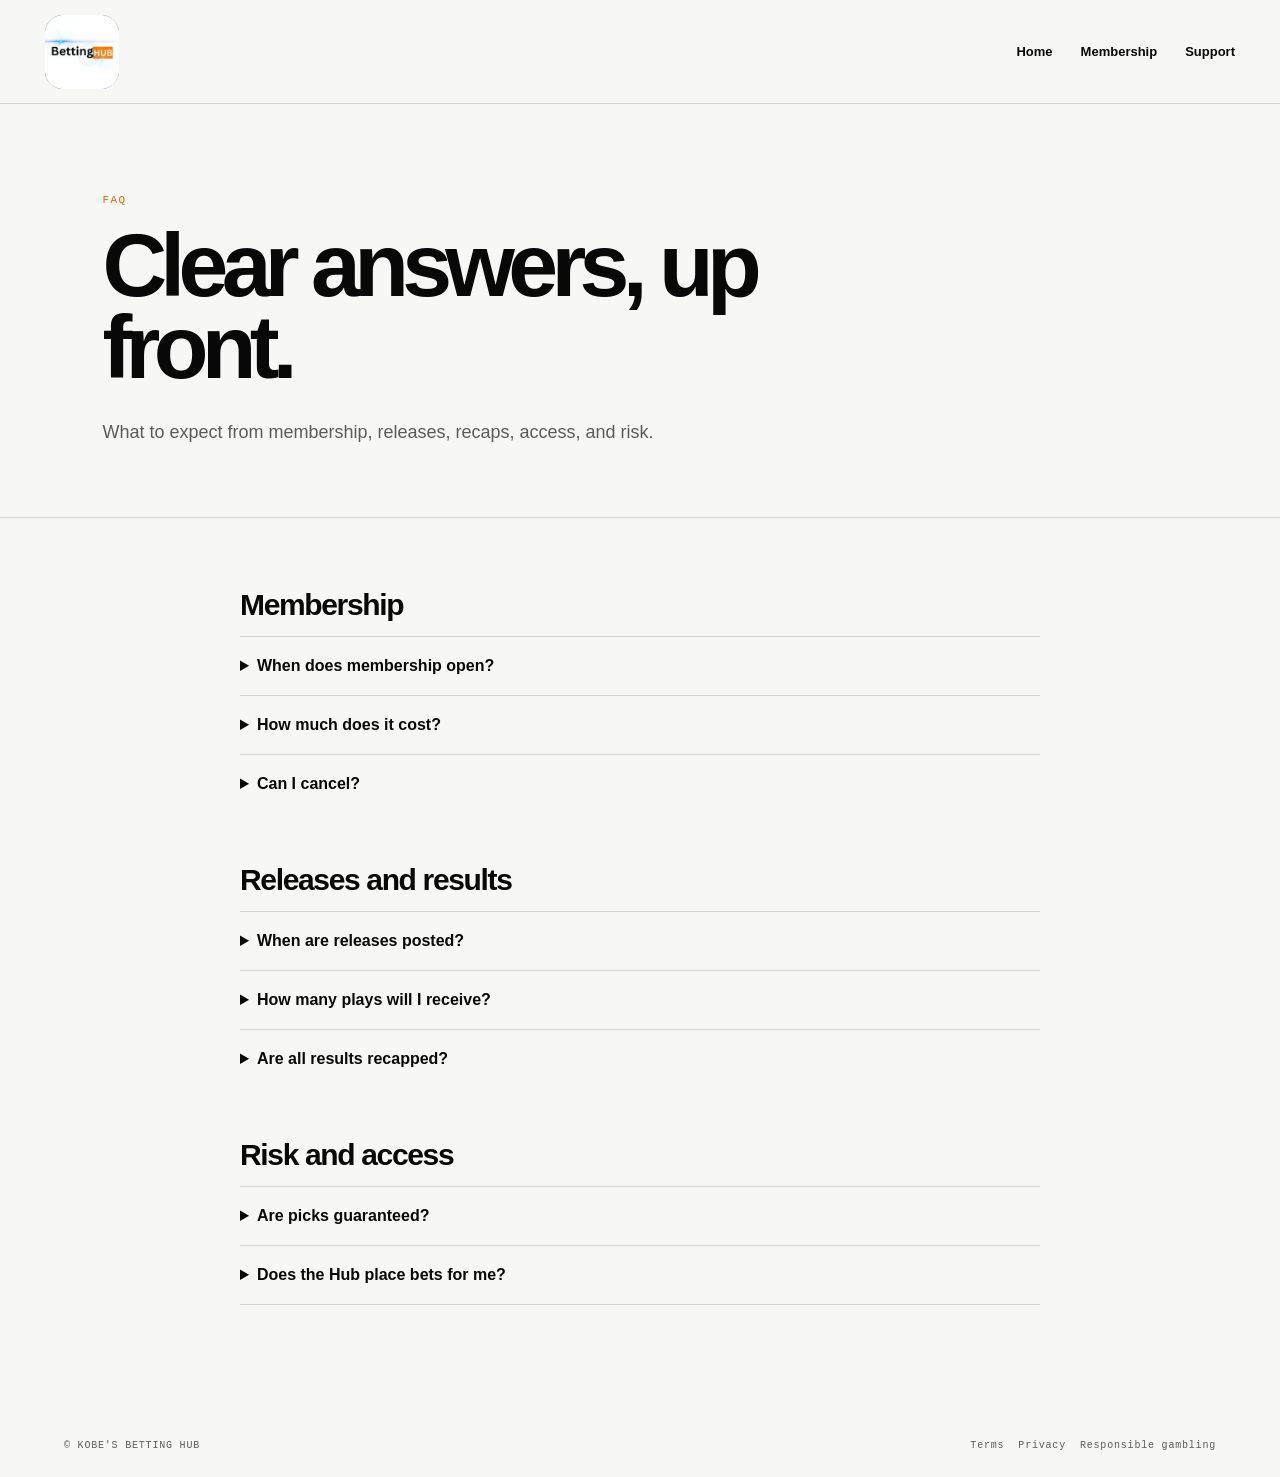
==== commit 043496b9: "Replace KB placeholder with Betting Hub logo" ====
--- a/faq.html
+++ b/faq.html
@@ -1 +1 @@
-<!doctype html><html lang="en"><head><meta charset="UTF-8"><meta name="viewport" content="width=device-width,initial-scale=1"><meta name="description" content="Membership, releases, results, access, and responsible gambling FAQs."><title>FAQ | Kobe's Betting Hub</title><link rel="stylesheet" href="styles.css?v=7"></head><body><header class="site-header"><a class="brand" href="index.html"><span class="brand-mark">KB</span> BETTING HUB</a><nav><a href="index.html">Home</a><a href="membership.html">Membership</a><a href="support.html">Support</a></nav></header><main><section class="page-hero"><p class="eyebrow">FAQ</p><h1>Clear answers, up front.</h1><p>What to expect from membership, releases, recaps, access, and risk.</p></section><article class="content faq-list"><h2>Membership</h2><details><summary>When does membership open?</summary><p>A launch date has not been announced. Complete billing and access terms will be shown before checkout opens.</p></details><details><summary>How much does it cost?</summary><p>Membership is $32.99 per month and renews monthly until canceled.</p></details><details><summary>Can I cancel?</summary><p>The cancellation method, effective date, and refund policy will be stated before payment.</p></details><h2>Releases and results</h2><details><summary>When are releases posted?</summary><p>Timing varies by slate and market. Each post will include its timing and bet details.</p></details><details><summary>How many plays will I receive?</summary><p>There is no guaranteed daily number. The goal is qualified releases, not filling a quota.</p></details><details><summary>Are all results recapped?</summary><p>The standard is to include every official posted play, including wins, losses, and pushes.</p></details><h2>Risk and access</h2><details><summary>Are picks guaranteed?</summary><p>No. No pick or system guarantees profit. Sports betting involves real financial risk.</p></details><details><summary>Does the Hub place bets for me?</summary><p>No. It provides information and community access and never needs your sportsbook password.</p></details></article></main><footer><span>© KOBE'S BETTING HUB</span><span class="footer-nav"><a href="terms.html">Terms</a><a href="privacy.html">Privacy</a><a href="responsible-gambling.html">Responsible gambling</a></span></footer></body></html>
+<!doctype html><html lang="en"><head><meta charset="UTF-8"><meta name="viewport" content="width=device-width,initial-scale=1"><meta name="description" content="Membership, releases, results, access, and responsible gambling FAQs."><title>FAQ | Kobe's Betting Hub</title><link rel="stylesheet" href="styles.css?v=7"><link rel="stylesheet" href="brand.css?v=1" /></head><body><header class="site-header"><a class="brand" href="index.html"><img class="brand-logo" src="betting-hub-logo.png" alt="Betting Hub" /></a><nav><a href="index.html">Home</a><a href="membership.html">Membership</a><a href="support.html">Support</a></nav></header><main><section class="page-hero"><p class="eyebrow">FAQ</p><h1>Clear answers, up front.</h1><p>What to expect from membership, releases, recaps, access, and risk.</p></section><article class="content faq-list"><h2>Membership</h2><details><summary>When does membership open?</summary><p>A launch date has not been announced. Complete billing and access terms will be shown before checkout opens.</p></details><details><summary>How much does it cost?</summary><p>Membership is $32.99 per month and renews monthly until canceled.</p></details><details><summary>Can I cancel?</summary><p>The cancellation method, effective date, and refund policy will be stated before payment.</p></details><h2>Releases and results</h2><details><summary>When are releases posted?</summary><p>Timing varies by slate and market. Each post will include its timing and bet details.</p></details><details><summary>How many plays will I receive?</summary><p>There is no guaranteed daily number. The goal is qualified releases, not filling a quota.</p></details><details><summary>Are all results recapped?</summary><p>The standard is to include every official posted play, including wins, losses, and pushes.</p></details><h2>Risk and access</h2><details><summary>Are picks guaranteed?</summary><p>No. No pick or system guarantees profit. Sports betting involves real financial risk.</p></details><details><summary>Does the Hub place bets for me?</summary><p>No. It provides information and community access and never needs your sportsbook password.</p></details></article></main><footer><span>© KOBE'S BETTING HUB</span><span class="footer-nav"><a href="terms.html">Terms</a><a href="privacy.html">Privacy</a><a href="responsible-gambling.html">Responsible gambling</a></span></footer></body></html>
--- a/brand.css
+++ b/brand.css
@@ -0,0 +1,15 @@
+.brand-logo {
+  display: block;
+  width: 74px;
+  height: 74px;
+  object-fit: cover;
+  border-radius: 18px;
+}
+
+@media (max-width: 760px) {
+  .brand-logo {
+    width: 48px;
+    height: 48px;
+    border-radius: 12px;
+  }
+}
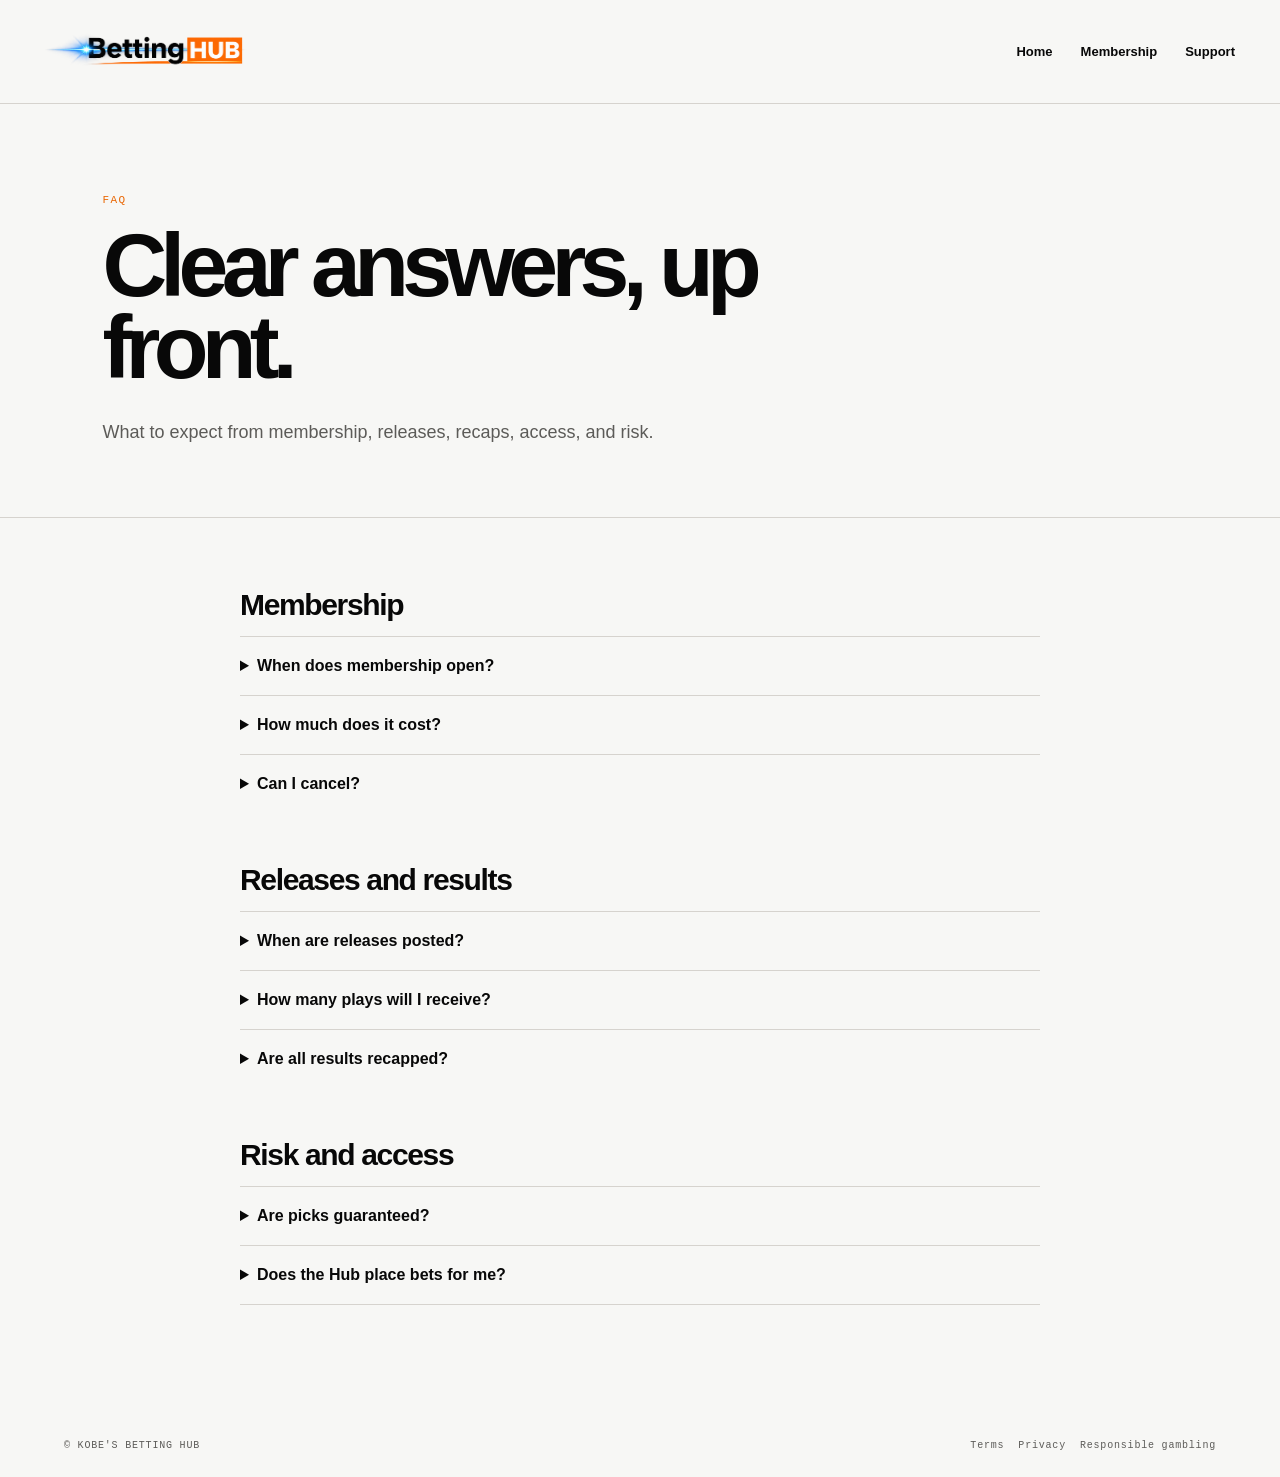
==== commit 5e9b9f94: "Use blue shine Betting Hub wordmark" ====
--- a/faq.html
+++ b/faq.html
@@ -1 +1 @@
-<!doctype html><html lang="en"><head><meta charset="UTF-8"><meta name="viewport" content="width=device-width,initial-scale=1"><meta name="description" content="Membership, releases, results, access, and responsible gambling FAQs."><title>FAQ | Kobe's Betting Hub</title><link rel="stylesheet" href="styles.css?v=7"><link rel="stylesheet" href="brand.css?v=1" /></head><body><header class="site-header"><a class="brand" href="index.html"><img class="brand-logo" src="betting-hub-logo.png" alt="Betting Hub" /></a><nav><a href="index.html">Home</a><a href="membership.html">Membership</a><a href="support.html">Support</a></nav></header><main><section class="page-hero"><p class="eyebrow">FAQ</p><h1>Clear answers, up front.</h1><p>What to expect from membership, releases, recaps, access, and risk.</p></section><article class="content faq-list"><h2>Membership</h2><details><summary>When does membership open?</summary><p>A launch date has not been announced. Complete billing and access terms will be shown before checkout opens.</p></details><details><summary>How much does it cost?</summary><p>Membership is $32.99 per month and renews monthly until canceled.</p></details><details><summary>Can I cancel?</summary><p>The cancellation method, effective date, and refund policy will be stated before payment.</p></details><h2>Releases and results</h2><details><summary>When are releases posted?</summary><p>Timing varies by slate and market. Each post will include its timing and bet details.</p></details><details><summary>How many plays will I receive?</summary><p>There is no guaranteed daily number. The goal is qualified releases, not filling a quota.</p></details><details><summary>Are all results recapped?</summary><p>The standard is to include every official posted play, including wins, losses, and pushes.</p></details><h2>Risk and access</h2><details><summary>Are picks guaranteed?</summary><p>No. No pick or system guarantees profit. Sports betting involves real financial risk.</p></details><details><summary>Does the Hub place bets for me?</summary><p>No. It provides information and community access and never needs your sportsbook password.</p></details></article></main><footer><span>© KOBE'S BETTING HUB</span><span class="footer-nav"><a href="terms.html">Terms</a><a href="privacy.html">Privacy</a><a href="responsible-gambling.html">Responsible gambling</a></span></footer></body></html>
+<!doctype html><html lang="en"><head><meta charset="UTF-8"><meta name="viewport" content="width=device-width,initial-scale=1"><meta name="description" content="Membership, releases, results, access, and responsible gambling FAQs."><title>FAQ | Kobe's Betting Hub</title><link rel="stylesheet" href="styles.css?v=7"><link rel="stylesheet" href="brand.css?v=2" /></head><body><header class="site-header"><a class="brand" href="index.html"><img class="brand-logo" src="betting-hub-logo-v2.png" alt="Betting Hub" /></a><nav><a href="index.html">Home</a><a href="membership.html">Membership</a><a href="support.html">Support</a></nav></header><main><section class="page-hero"><p class="eyebrow">FAQ</p><h1>Clear answers, up front.</h1><p>What to expect from membership, releases, recaps, access, and risk.</p></section><article class="content faq-list"><h2>Membership</h2><details><summary>When does membership open?</summary><p>A launch date has not been announced. Complete billing and access terms will be shown before checkout opens.</p></details><details><summary>How much does it cost?</summary><p>Membership is $32.99 per month and renews monthly until canceled.</p></details><details><summary>Can I cancel?</summary><p>The cancellation method, effective date, and refund policy will be stated before payment.</p></details><h2>Releases and results</h2><details><summary>When are releases posted?</summary><p>Timing varies by slate and market. Each post will include its timing and bet details.</p></details><details><summary>How many plays will I receive?</summary><p>There is no guaranteed daily number. The goal is qualified releases, not filling a quota.</p></details><details><summary>Are all results recapped?</summary><p>The standard is to include every official posted play, including wins, losses, and pushes.</p></details><h2>Risk and access</h2><details><summary>Are picks guaranteed?</summary><p>No. No pick or system guarantees profit. Sports betting involves real financial risk.</p></details><details><summary>Does the Hub place bets for me?</summary><p>No. It provides information and community access and never needs your sportsbook password.</p></details></article></main><footer><span>© KOBE'S BETTING HUB</span><span class="footer-nav"><a href="terms.html">Terms</a><a href="privacy.html">Privacy</a><a href="responsible-gambling.html">Responsible gambling</a></span></footer></body></html>
--- a/brand.css
+++ b/brand.css
@@ -1,15 +1,14 @@
 .brand-logo {
   display: block;
-  width: 74px;
-  height: 74px;
-  object-fit: cover;
-  border-radius: 18px;
+  width: clamp(190px, 18vw, 260px);
+  height: 76px;
+  object-fit: contain;
+  object-position: left center;
 }
 
 @media (max-width: 760px) {
   .brand-logo {
-    width: 48px;
-    height: 48px;
-    border-radius: 12px;
+    width: 155px;
+    height: 50px;
   }
 }
